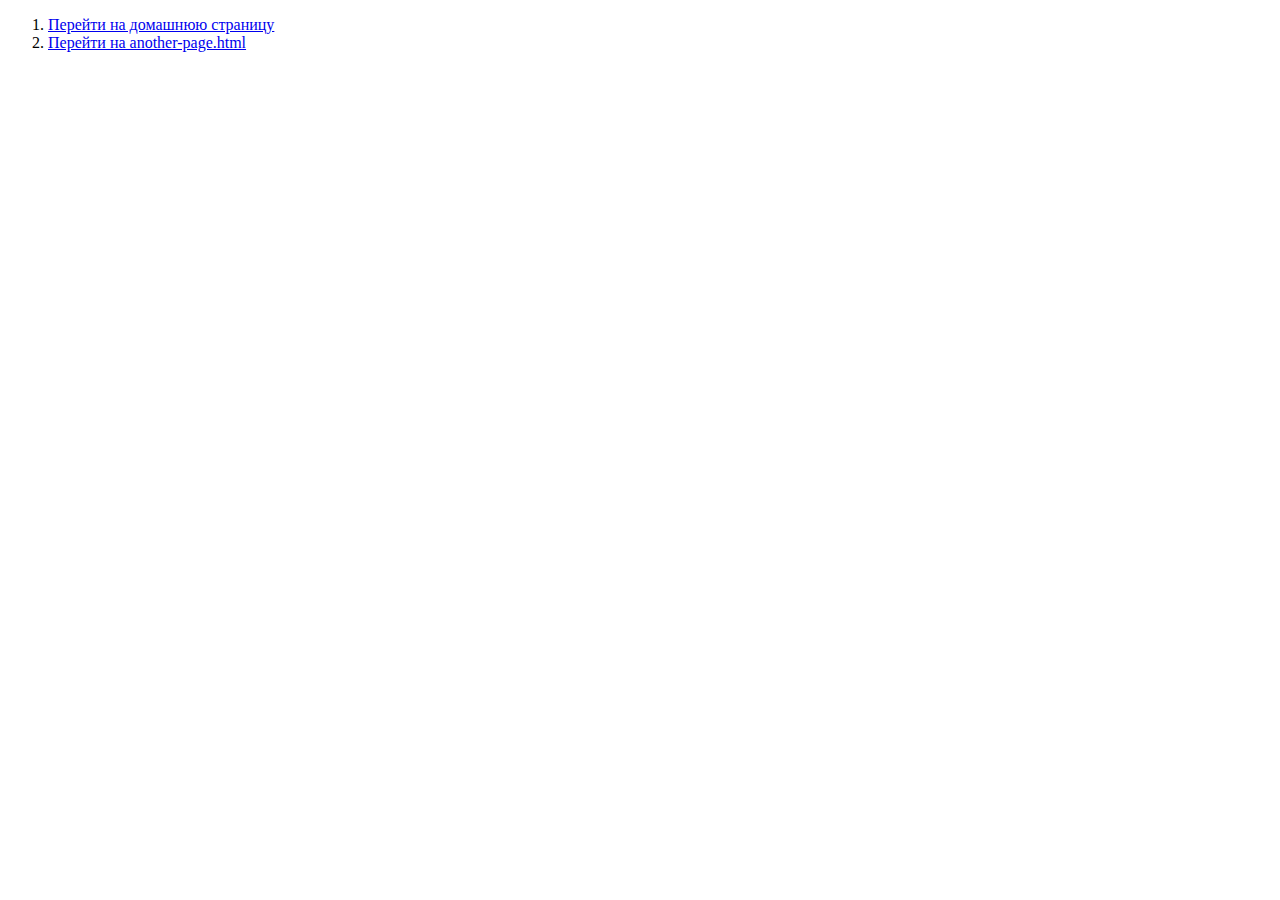
==== assets/pages/another-page.html @ a5d24d85 "add folders" ====
<!DOCTYPE html>
<html lang="en">
<head>
    <meta charset="UTF-8">
    <meta name="viewport" content="width=device-width, initial-scale=1.0">
    <title>Document</title>
</head>
<body>
    <nav class="menu">
        <ol>
          <li class="menu__item"><a href="../../index.html">Перейти на домашнюю страницу</a></li>
          <li class="menu__item"><a href="another-page.html" class="menu__link">Перейти на another-page.html</a></li>
        </ol>
      </nav>
</body>
</html>
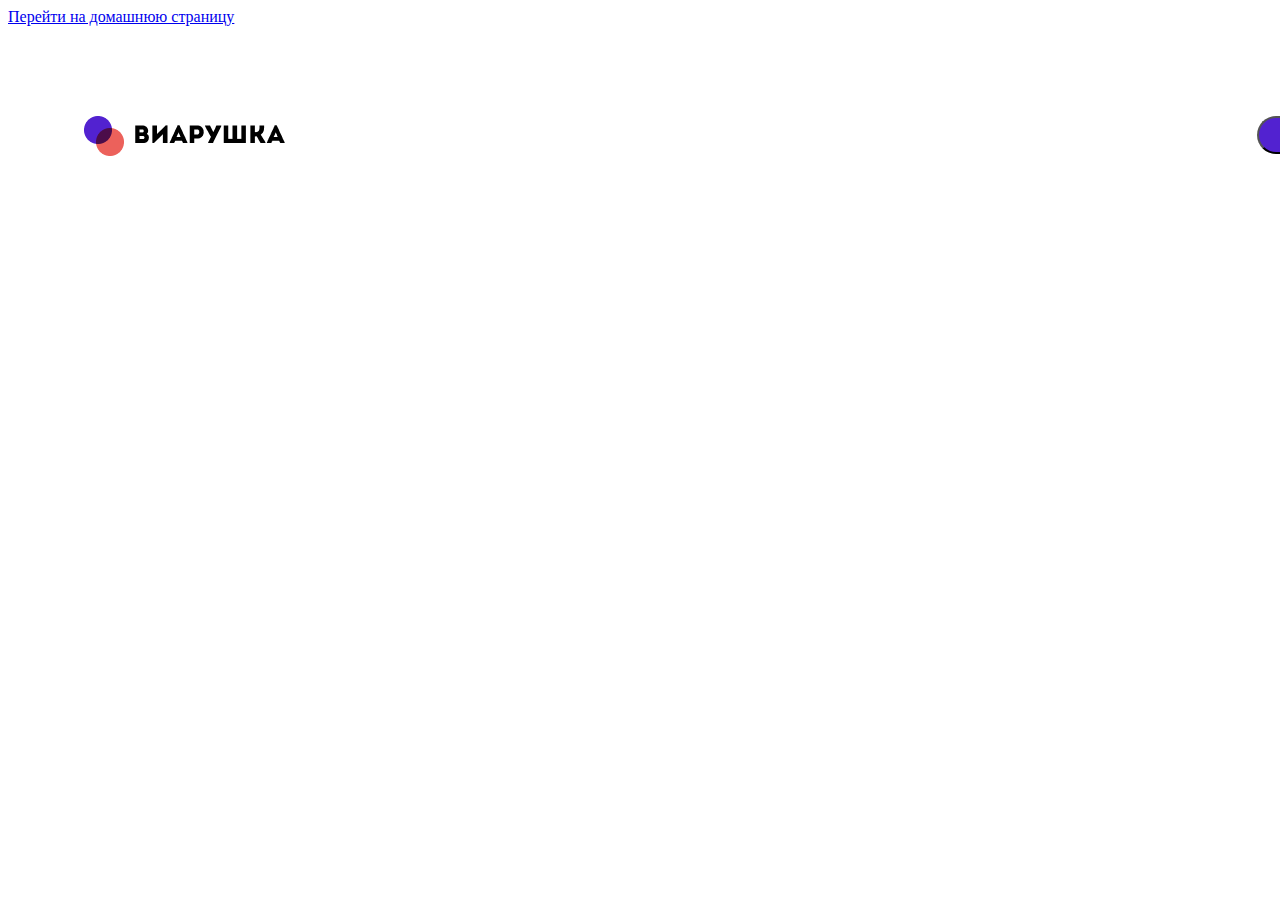
==== commit 3c6cc0f0: "add header another-page" ====
--- a/assets/pages/another-page.html
+++ b/assets/pages/another-page.html
@@ -3,14 +3,19 @@
 <head>
     <meta charset="UTF-8">
     <meta name="viewport" content="width=device-width, initial-scale=1.0">
+    <link rel="stylesheet" href="./style-page.css"><link>
     <title>Document</title>
 </head>
 <body>
     <nav class="menu">
-        <ol>
-          <li class="menu__item"><a href="../../index.html">Перейти на домашнюю страницу</a></li>
-          <li class="menu__item"><a href="another-page.html" class="menu__link">Перейти на another-page.html</a></li>
-        </ol>
+          <a href="../../index.html">Перейти на домашнюю страницу</a></li>
       </nav>
+
+      <header class="header">
+        <img src="./img/logo.png" class="header__logo">
+        <button class="btn-left">
+            <div class="btn-left__text">Купить</div>
+            <img src="./img/ico-h.png"></button>
+    </header>
 </body>
 </html>--- a/assets/pages/style-page.css
+++ b/assets/pages/style-page.css
@@ -0,0 +1,28 @@
+body{
+    box-sizing: border-box;
+    width: 1440px;
+}
+
+
+
+.header {
+    display: flex;
+    justify-content: space-between;
+margin: 90px 76px 0 76px;
+
+}
+
+.btn-left {
+    display: flex;
+    justify-content: center;
+    align-items: center;
+    width: 115px;
+    height: 38px;
+    background: #5222d0;
+    font-family: "Intro ", sans-serif;
+    font-weight: 400;
+    font-size: 13px;
+    color: #fff;
+    border-radius: 100px;
+    gap: 5px;
+}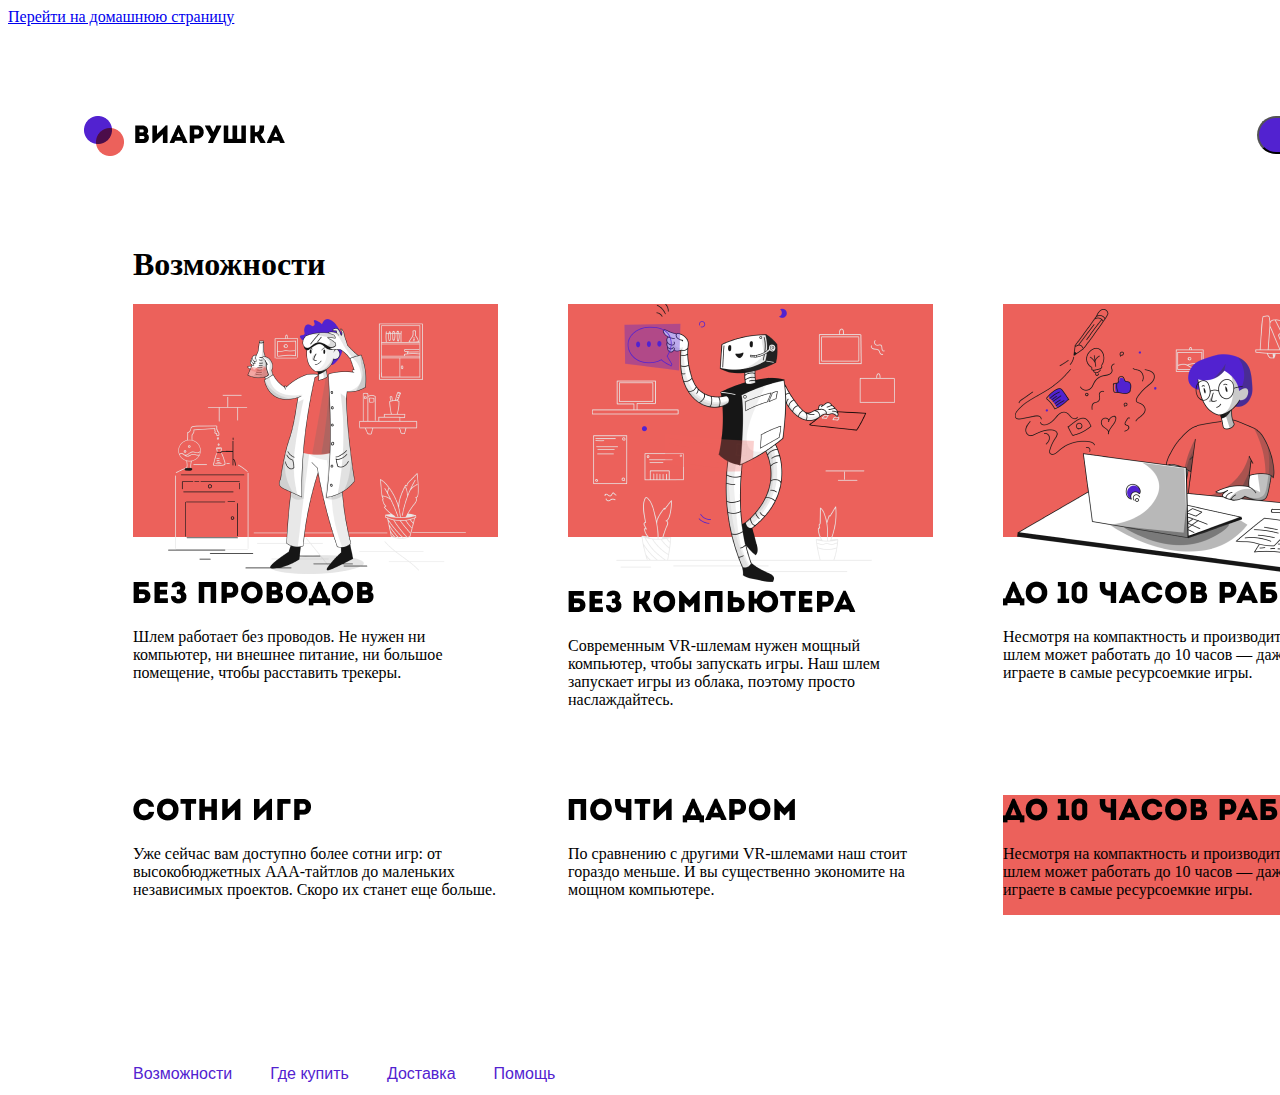
==== commit 6fcdce0d: "add columns and rows" ====
--- a/assets/pages/another-page.html
+++ b/assets/pages/another-page.html
@@ -7,15 +7,53 @@
     <title>Document</title>
 </head>
 <body>
-    <nav class="menu">
-          <a href="../../index.html">Перейти на домашнюю страницу</a></li>
-      </nav>
-
-      <header class="header">
+    <nav class="menu-top">
+        <a href="../../index.html">Перейти на домашнюю страницу</a></li>
+    </nav>
+    <header class="header">
         <img src="./img/logo.png" class="header__logo">
         <button class="btn-left">
             <div class="btn-left__text">Купить</div>
-            <img src="./img/ico-h.png"></button>
+            <img src="./img/ico-h.png">
+        </button>
     </header>
+    <main class="main">
+        <h1 class="paragr">Возможности</h1>
+        <div class="items">
+            <div class="items-element">
+                <img src="./img/Illustration_4.png" class="items-element__card">
+                <img src="./img/Иллюстрация 1.png" class="items-element__card">
+                <p class="items-element__text">Шлем работает без проводов. Не нужен ни компьютер, ни внешнее питание, ни большое помещение, чтобы расставить трекеры.</p>
+            </div>
+            <div class="items-element">
+                <img src="./img/Illustration_2.png" class="items-element__card">
+                <img src="./img/Header.png" class="items-element__card">
+                <p class="items-element__text">Современным VR-шлемам нужен мощный компьютер, чтобы запускать игры. Наш шлем запускает игры из облака, поэтому просто наслаждайтесь.</p>
+            </div>
+            <div class="items-element">
+                <img src="./img/Illustration_9.png" class="items-element__card">
+                <img src="./img/До 10 часов работы.png" class="items-element__card">
+                <p class="items-element__text">Несмотря на компактность и производительность, шлем может работать до 10 часов — даже, если вы играете в самые ресурсоемкие игры.</p>
+            </div>
+            <div class="items-element">
+                <img src="./img/Сотни игр.png" class="items-element__card">
+                <p class="items-element__text">Уже сейчас вам доступно более сотни игр: от высокобюджетных ААА-тайтлов до маленьких независимых проектов. Скоро их станет еще больше.</p>
+            </div>
+            <div class="items-element">
+                <img src="./img/Почти даром.png" class="items-element__card">
+                <p class="items-element__text">По сравнению с другими VR-шлемами наш стоит гораздо меньше. И вы существенно экономите на мощном компьютере.</p>
+            </div>
+            <div class="items-last-element">
+                <img src="./img/До 10 часов работы.png" class="items-last-element__card">
+                <p class="items-element__text">Несмотря на компактность и производительность, шлем может работать до 10 часов — даже, если вы играете в самые ресурсоемкие игры.</p>
+            </div>
+        </div>
+        <nav class="menu">
+            <a href="" class="menu__link">Возможности</a></li>
+            <a href="" class="menu__link">Где купить</a></li>
+            <a href="" class="menu__link">Доставка</a></li>
+            <a href="" class="menu__link">Помощь</a></li>
+        </nav>
+    </main>
 </body>
 </html>--- a/assets/pages/style-page.css
+++ b/assets/pages/style-page.css
@@ -25,4 +25,29 @@
     color: #fff;
     border-radius: 100px;
     gap: 5px;
+}
+.menu {
+    margin-top: 146px;
+}
+.menu__link {
+    font-family: "Roboto Slab", sans-serif;
+    font-weight: 300;
+    line-height: 160%;
+    color: #5222d0;
+    text-decoration: none;
+    padding-right: 34px;
+    
+}
+.main {
+    max-width: 1241px;
+    margin: 90px 125px 0 125px;
+}
+.items {
+    display: grid;
+    grid-template-columns: repeat(3, 1fr);
+    grid-template-rows: 2fr;
+    gap: 70px;
+}
+.items-last-element {
+    background-color: #EC615B;
 }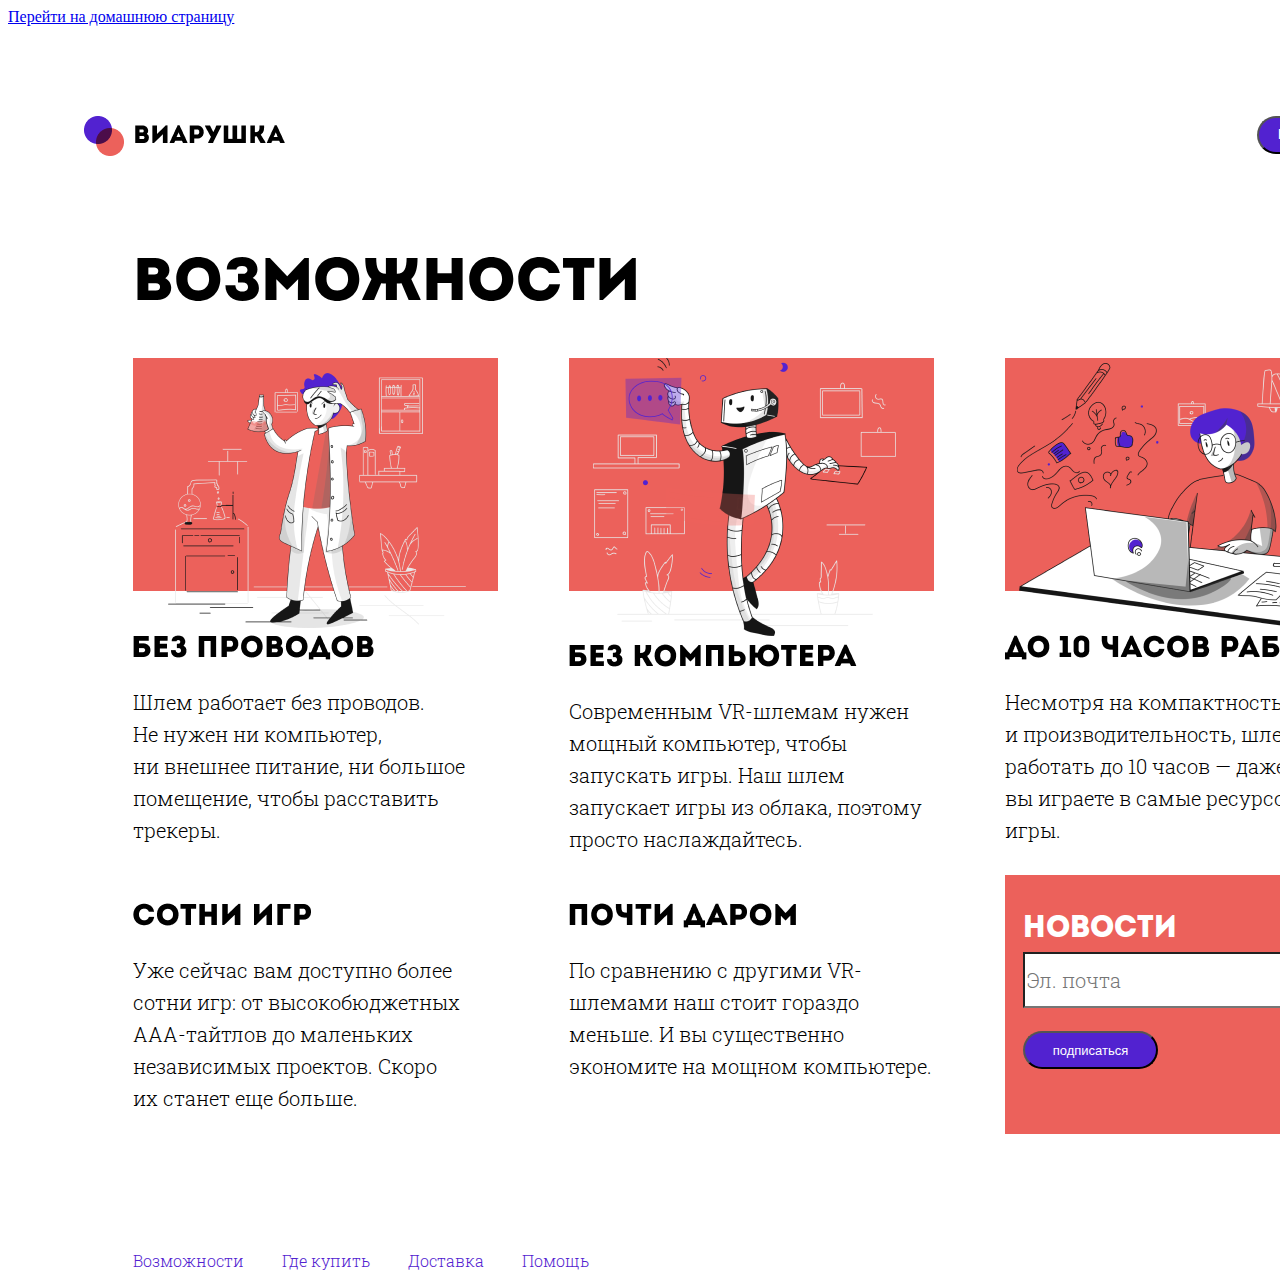
==== commit 6336e7c6: "add items-two" ====
--- a/assets/pages/another-page.html
+++ b/assets/pages/another-page.html
@@ -3,6 +3,9 @@
 <head>
     <meta charset="UTF-8">
     <meta name="viewport" content="width=device-width, initial-scale=1.0">
+    <link rel="preconnect" href="https://fonts.googleapis.com">
+<link rel="preconnect" href="https://fonts.gstatic.com" crossorigin>
+<link href="https://fonts.googleapis.com/css2?family=Roboto+Slab:wght@100..900&display=swap" rel="stylesheet">
     <link rel="stylesheet" href="./style-page.css"><link>
     <title>Document</title>
 </head>
@@ -35,18 +38,22 @@
                 <img src="./img/До 10 часов работы.png" class="items-element__card">
                 <p class="items-element__text">Несмотря на компактность и производительность, шлем может работать до 10 часов — даже, если вы играете в самые ресурсоемкие игры.</p>
             </div>
-            <div class="items-element">
-                <img src="./img/Сотни игр.png" class="items-element__card">
-                <p class="items-element__text">Уже сейчас вам доступно более сотни игр: от высокобюджетных ААА-тайтлов до маленьких независимых проектов. Скоро их станет еще больше.</p>
+        </div>
+        <div class="items-two">
+            <div class="items-two-element">
+                <img src="./img/Сотни игр.png" class="items-two-element__card">
+                <p class="items-two-element__text">Уже сейчас вам доступно более сотни игр: от высокобюджетных ААА-тайтлов до маленьких независимых проектов. Скоро их станет еще больше.</p>
             </div>
-            <div class="items-element">
-                <img src="./img/Почти даром.png" class="items-element__card">
-                <p class="items-element__text">По сравнению с другими VR-шлемами наш стоит гораздо меньше. И вы существенно экономите на мощном компьютере.</p>
+            <div class="items-two-element">
+                <img src="./img/Почти даром.png" class="items-two-element__card">
+                <p class="items-two-element__text">По сравнению с другими VR-шлемами наш стоит гораздо меньше. И вы существенно экономите на мощном компьютере.</p>
             </div>
-            <div class="items-last-element">
-                <img src="./img/До 10 часов работы.png" class="items-last-element__card">
-                <p class="items-element__text">Несмотря на компактность и производительность, шлем может работать до 10 часов — даже, если вы играете в самые ресурсоемкие игры.</p>
+            <div class="items-two-last-element">
+                <p class="items-two-last-element__text">Новости</p>
+                <input type="email" placeholder="Эл. почта" class="items-two-last-element__email">
+                <button class="items-two-last-element__btn">подписаться</button>
             </div>
+
         </div>
         <nav class="menu">
             <a href="" class="menu__link">Возможности</a></li>
--- a/assets/pages/style-page.css
+++ b/assets/pages/style-page.css
@@ -8,7 +8,7 @@
 .header {
     display: flex;
     justify-content: space-between;
-margin: 90px 76px 0 76px;
+    margin: 90px 76px 0 76px;
 
 }
 
@@ -19,7 +19,7 @@
     width: 115px;
     height: 38px;
     background: #5222d0;
-    font-family: "Intro ", sans-serif;
+    font-family: "Intro", sans-serif;
     font-weight: 400;
     font-size: 13px;
     color: #fff;
@@ -27,7 +27,7 @@
     gap: 5px;
 }
 .menu {
-    margin-top: 146px;
+    margin-top: 114px;
 }
 .menu__link {
     font-family: "Roboto Slab", sans-serif;
@@ -42,12 +42,90 @@
     max-width: 1241px;
     margin: 90px 125px 0 125px;
 }
+.paragr {
+    font-family: "Intro", sans-serif;
+    font-weight: 400;
+    font-size: 60px;
+    line-height: 120%;
+}
 .items {
     display: grid;
-    grid-template-columns: repeat(3, 1fr);
-    grid-template-rows: 2fr;
-    gap: 70px;
+    grid-template-columns: repeat(3, 365px);
+    gap: 71px;
 }
 .items-last-element {
     background-color: #EC615B;
+}
+.items-element__text {
+    font-family: "Roboto Slab", sans-serif;
+    font-weight: 300;
+    font-size: 20px;
+    line-height: 160%;
+    color: #000;
+}
+
+.items-two {
+    display: grid;
+    grid-template-columns: repeat(3, 365px);
+    gap: 71px;
+}
+
+.items-two-element {
+margin-top: 25px;
+}
+.items-two-element__text {
+    font-family: "Roboto Slab", sans-serif;
+    font-weight: 300;
+    font-size: 20px;
+        line-height: 160%;
+color: #000;
+}
+.items-two-last-element {
+    display: flex;
+    flex-direction: column;
+    justify-content: center;
+    align-items: flex-start;
+    background: #ec615b;
+}
+
+.items-two-last-element__btn {
+    width: 135px;
+    height: 38px;
+    border-radius:100px;
+    background: #5222d0;
+    margin: 0 212px 55px 18px;
+    font-family: "Intro ", sans-serif;
+    font-weight: 400;
+    font-size: 13px;
+    color: #fff;
+}
+
+.items-two-last-element__text {
+    font-family: "Intro", sans-serif;;
+    font-weight: 400;
+    font-size: 30px;
+    line-height: 120%;
+    color: #fff;
+    margin: 25px 22px 6px 18px;
+}
+.items-two-last-element__email {
+    width: 323px;
+    height: 50px;
+    background: #fff;
+    font-family: "Roboto Slab", sans-serif;;
+    font-weight: 300;
+    font-size: 20px;
+    line-height: 160%;
+    color: #000;
+    margin: 0 22px 23px 18px;
+}
+
+@font-face {
+    src: url(./font-intro/IntroDemo-BlackCAPS.otf);
+    font-family: "Intro"; 
+}
+
+@font-face {
+    src: url(./font-roboto-slab/RobotoSlab-VariableFont_wght.ttf);
+    font-family: "Roboto Slab"; 
 }